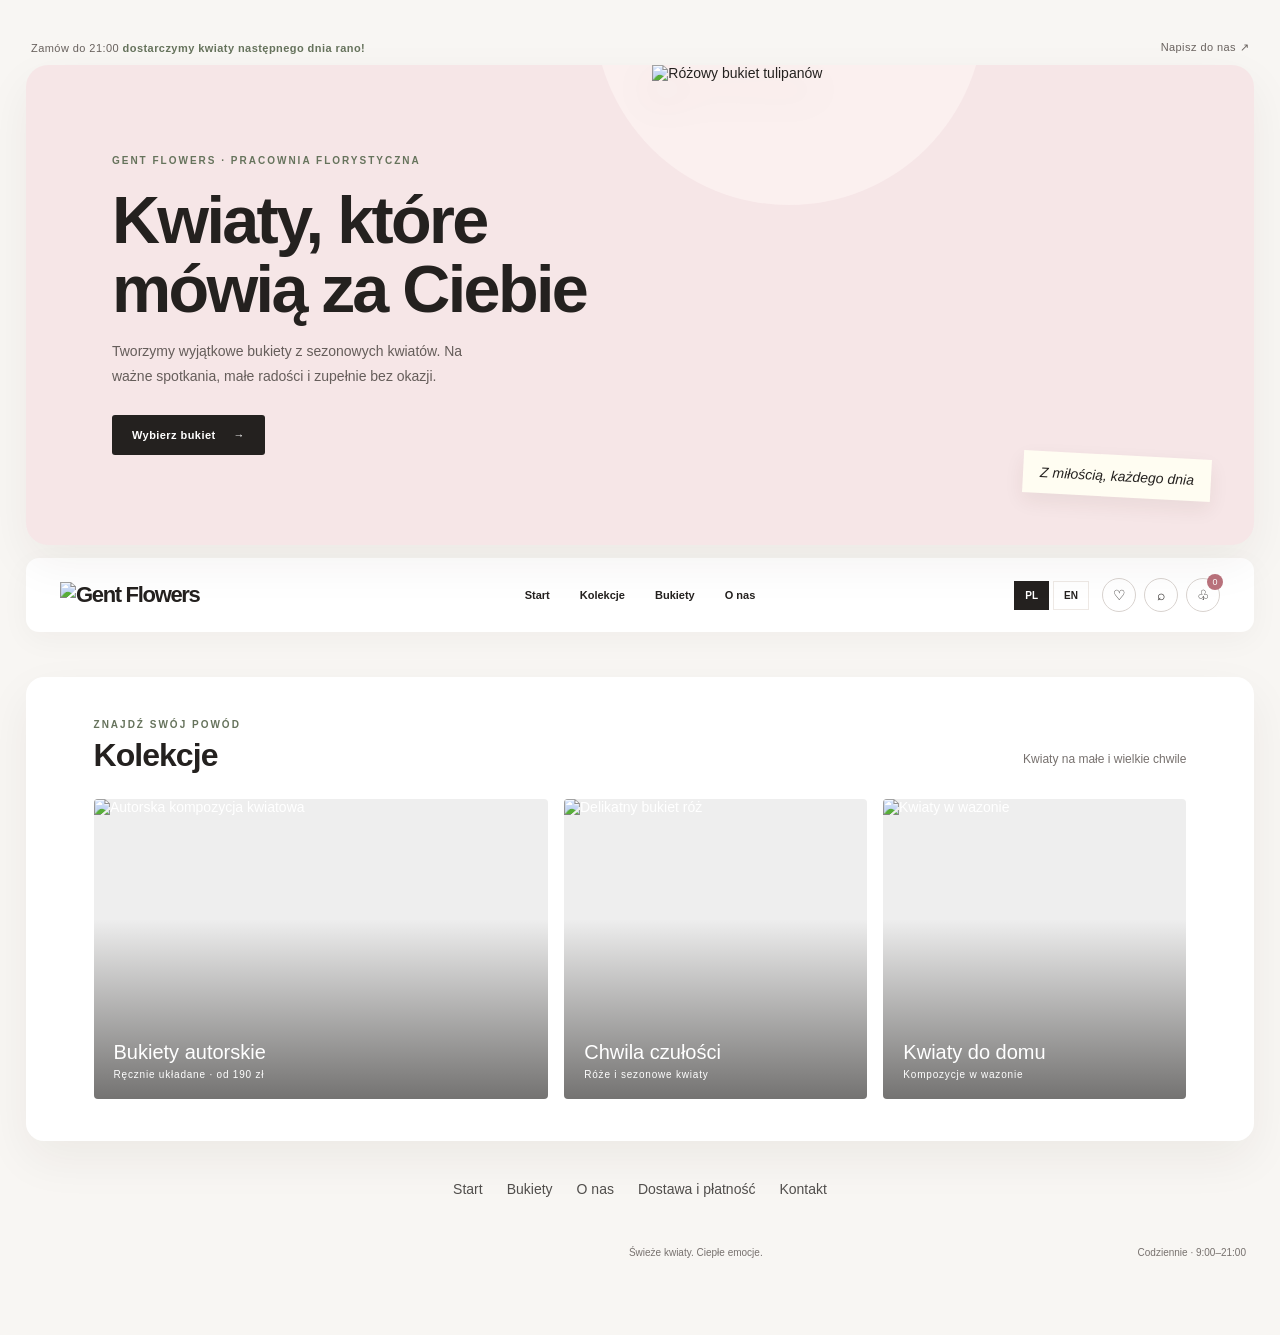
==== js/index.html @ b1ec0fea "Add files via upload" ====
<!DOCTYPE html>
<html lang="pl">
 <head>
  <meta charset="utf-8"/>
  <meta content="width=device-width,initial-scale=1" name="viewport"/>
  <meta content="#f7e8e9" name="theme-color"/>
  <title>
   Gent Flowers &mdash; kwiaty z uczuciem
  </title>
 
  <link rel="stylesheet" href="./css/main.css"/>
  <link rel="stylesheet" href="./css/cms.css"/>
  <link rel="stylesheet" href="./css/storefront.css"/>
  <link rel="stylesheet" href="./css/motion.css"/>
 </head>
 <body class="intro-active page-home">
  <div aria-label="Gent Flowers" class="intro-screen" id="introScreen" role="status">
   <div class="intro-aura">
   </div>
   <div class="intro-rose-wrap">
    <img alt="" class="intro-rose" height="150" src="./assets/images/rose-mark.png" width="150"/>
   </div>
   <div class="intro-wordmark">
    Gent Flowers
   </div>
   <div class="intro-caption">
    FLOWERS WITH FEELING
   </div>
   <button class="intro-skip" id="introSkip" type="button">
    Pomi&nacute; animacj&eogon;
   </button>
  </div>
  <main class="shell">
   <div class="topline">
    <span data-i18n="delivery">
     Zam&oacute;w do 21:00
     <strong>
      dostarczymy kwiaty nast&eogon;pnego dnia rano!
     </strong>
    </span>
    <a data-i18n="contact" href="#footer">
     Napisz do nas &nearrow;
    </a>
   </div>
   <section class="hero stack-panel" id="home">
    <div class="hero-copy">
     <div class="eyebrow">
      Gent Flowers &middot;
      <span data-i18n="studio">
       pracownia florystyczna
      </span>
     </div>
     <h1 data-i18n="heroTitle">
      Kwiaty, kt&oacute;re m&oacute;wi&aogon; za Ciebie
     </h1>
     <p data-i18n="heroText">
      Tworzymy wyj&aogon;tkowe bukiety z sezonowych kwiat&oacute;w. Na wa&zdot;ne spotkania, ma&lstrok;e rado&sacute;ci i zupe&lstrok;nie bez okazji.
     </p>
     <a class="button" href="#shop">
      <span data-i18n="chooseBouquet">
       Wybierz bukiet
      </span>
      <span>
       &rarr;
      </span>
     </a>
    </div>
    <div class="hero-image">
     <img alt="R&oacute;&zdot;owy bukiet tulipan&oacute;w" src="./assets/images/pink-tulip-bouquet.png"/>
     <div class="hero-note" data-i18n="heroNote">
      Z mi&lstrok;o&sacute;ci&aogon;, ka&zdot;dego dnia
     </div>
    </div>
   </section>
   <nav aria-label="Nawigacja g&lstrok;&oacute;wna" class="nav">
    <a aria-label="Gent Flowers" class="brand" href="./index.html">
     <img alt="Gent Flowers" class="brand-logo" src="./assets/images/gent-flowers-logo.png"/>
    </a>
    <div class="links">
     <a data-i18n="home" href="#home">
      Start
     </a>
     <a data-i18n="collections" href="#collections">
      Kolekcje
     </a>
     <a data-i18n="bouquets" href="#shop">
      Bukiety
     </a>
     <a data-i18n="about" href="#story">
      O nas
     </a>
    </div>
    <div class="tools">
     <div aria-label="Wyb&oacute;r j&eogon;zyka" class="language">
      <button aria-pressed="true" data-lang="pl">
       PL
      </button>
      <button aria-pressed="false" data-lang="en">
       EN
      </button>
     </div>
     <button aria-label="Ulubione" class="icon">
      ♡
     </button>
     <button aria-label="Szukaj" class="icon" type="button">
      &telrec;
     </button>
     <button aria-label="Koszyk" class="icon cart" type="button">
      ♧
      <span class="count" id="count">
       0
      </span>
     </button>
    </div>
   </nav>
   <section class="section stack-panel" id="collections">
    <div class="section-head">
     <div>
      <div class="eyebrow" data-i18n="findOccasion">
       Znajd&zacute; sw&oacute;j pow&oacute;d
      </div>
      <h2 data-i18n="collections">
       Kolekcje
      </h2>
     </div>
     <p data-i18n="collectionIntro">
      Kwiaty na ma&lstrok;e i wielkie chwile
     </p>
    </div>
    <div class="collections">
     <a class="collection" href="#shop">
      <img alt="Autorska kompozycja kwiatowa" src="https://images.unsplash.com/photo-1525310072745-f49212b5ac6d?auto=format&amp;fit=crop&amp;w=1000&amp;q=85"/>
      <span>
       <span data-i18n="signature">
        Bukiety autorskie
       </span>
       <small data-i18n="signatureSub">
        R&eogon;cznie uk&lstrok;adane &middot; od 190 z&lstrok;
       </small>
      </span>
     </a>
     <a class="collection" href="#shop">
      <img alt="Delikatny bukiet r&oacute;&zdot;" src="https://images.unsplash.com/photo-1563241527-3004b7be0ffd?auto=format&amp;fit=crop&amp;w=700&amp;q=85"/>
      <span>
       <span data-i18n="tender">
        Chwila czu&lstrok;o&sacute;ci
       </span>
       <small data-i18n="tenderSub">
        R&oacute;&zdot;e i sezonowe kwiaty
       </small>
      </span>
     </a>
     <a class="collection" href="#shop">
      <img alt="Kwiaty w wazonie" src="https://images.unsplash.com/photo-1520763185298-1b434c919102?auto=format&amp;fit=crop&amp;w=700&amp;q=85"/>
      <span>
       <span data-i18n="homeFlowers">
        Kwiaty do domu
       </span>
       <small data-i18n="homeFlowersSub">
        Kompozycje w wazonie
       </small>
      </span>
     </a>
    </div>
   </section>
   <section class="section stack-panel" id="shop">
    <div class="section-head">
     <div>
      <div class="eyebrow" data-i18n="pickedForYou">
       Wybrane dla Ciebie
      </div>
      <h2 data-i18n="favoriteBouquets">
       Ulubione bukiety
      </h2>
     </div>
     <div>
      <p data-i18n="freshDaily">
       &Sacute;wie&zdot;e kwiaty ka&zdot;dego dnia
      </p>
      <div aria-label="Widok kompozycji" class="view-controls" role="group">
       <button aria-pressed="true" class="view-button" data-i18n="tile" data-view="grid">
        Siatka
       </button>
       <button aria-pressed="false" class="view-button" data-i18n="list" data-view="list">
        Lista
       </button>
       <button aria-pressed="false" class="view-button" data-i18n="carousel" data-view="carousel">
        Karuzela
       </button>
      </div>
      <div class="carousel-controls" id="carouselControls">
       <button aria-label="Poprzedni bukiet" id="carouselPrev">
        &larr;
       </button>
       <span id="carouselPosition">
        1 / 4
       </span>
       <button aria-label="Nast&eogon;pny bukiet" id="carouselNext">
        &rarr;
       </button>
      </div>
     </div>
     <div class="close-feed-wrap">
      <button aria-label="Zamknij widok" class="close-feed" id="closeFeed">
       &times;
      </button>
     </div>
    </div>
    <div class="products" id="productGrid">
     <article class="product">
      <div class="product-photo">
       <img alt="Obfity bukiet r&oacute;&zdot;owych r&oacute;&zdot;" src="https://images.unsplash.com/photo-1526047932273-341f2a7631f9?auto=format&amp;fit=crop&amp;w=700&amp;q=85"/>
       <span class="tag" data-i18n="bestseller">
        Bestseller
       </span>
       <button class="quick" data-price="350">
       </button>
      </div>
      <div class="product-info">
       <div>
        <div class="product-name" data-en="Pink cloud" data-pl="R&oacute;&zdot;owa chmurka">
         R&oacute;&zdot;owa chmurka
        </div>
        <div class="product-sub" data-en="Peony roses &middot; 15 stems" data-pl="R&oacute;&zdot;e piwoniowe &middot; 15 szt.">
         R&oacute;&zdot;e piwoniowe &middot; 15 szt.
        </div>
       </div>
       <div class="price">
        350 z&lstrok;
       </div>
       <div class="product-description" data-en="A hand-tied bouquet of peonies and roses in soft blush tones. Made to order." data-pl="Bukiet piwonii i r&oacute;&zdot; o mi&eogon;kkich, pudrowych odcieniach. R&eogon;cznie uk&lstrok;adany na zam&oacute;wienie.">
        Bukiet piwonii i r&oacute;&zdot; o mi&eogon;kkich, pudrowych odcieniach. R&eogon;cznie uk&lstrok;adany na zam&oacute;wienie.
       </div>
       <div class="product-options">
        <div class="palette-head">
         <span data-i18n="palette">
          Paleta
         </span>
        </div>
        <div class="swatches">
         <span aria-hidden="true" class="color-swatch" data-en="Pink" data-pl="R&oacute;&zdot;owy" style="--swatch:#d993a2">
         </span>
         <span aria-hidden="true" class="color-swatch" data-en="Cream" data-pl="Kremowy" style="--swatch:#e9d8bd">
         </span>
         <span aria-hidden="true" class="color-swatch" data-en="Peach" data-pl="Brzoskwiniowy" style="--swatch:#efb9a2">
         </span>
         <span aria-hidden="true" class="color-swatch" data-en="White" data-pl="Bia&lstrok;y" style="--swatch:#f5f1e9">
         </span>
        </div>
       </div>
      </div>
     </article>
     <article class="product">
      <div class="product-photo">
       <img alt="Polny bukiet w pastelowych odcieniach" src="https://images.unsplash.com/photo-1508610048659-a06b669e3321?auto=format&amp;fit=crop&amp;w=700&amp;q=85"/>
       <button class="quick" data-price="280">
       </button>
      </div>
      <div class="product-info">
       <div>
        <div class="product-name" data-en="Morning in the garden" data-pl="Poranek w ogrodzie">
         Poranek w ogrodzie
        </div>
        <div class="product-sub" data-en="Seasonal mix &middot; 17+ stems" data-pl="Sezonowy bukiet &middot; min. 17 kwiat&oacute;w">
         Sezonowy bukiet &middot; min. 17 kwiat&oacute;w
        </div>
       </div>
       <div class="price">
        280 z&lstrok;
       </div>
       <div class="product-description" data-en="An airy, natural arrangement inspired by a garden at sunrise. Every bouquet is one of a kind." data-pl="Lekka, naturalna kompozycja inspirowana ogrodem o poranku. Ka&zdot;dy bukiet jest nieco inny.">
        Lekka, naturalna kompozycja inspirowana ogrodem o poranku. Ka&zdot;dy bukiet jest nieco inny.
       </div>
       <div class="product-options">
        <div class="palette-head">
         <span data-i18n="palette">
          Paleta
         </span>
        </div>
        <div class="swatches">
         <span aria-hidden="true" class="color-swatch" data-en="Pastel" data-pl="Pastelowy" style="--swatch:#dcaab3">
         </span>
         <span aria-hidden="true" class="color-swatch" data-en="White" data-pl="Bia&lstrok;y" style="--swatch:#f5f1e9">
         </span>
         <span aria-hidden="true" class="color-swatch" data-en="Lavender" data-pl="Lawendowy" style="--swatch:#9b88b5">
         </span>
         <span aria-hidden="true" class="color-swatch" data-en="Yellow" data-pl="&Zdot;&oacute;&lstrok;ty" style="--swatch:#e4c568">
         </span>
        </div>
       </div>
      </div>
     </article>
     <article class="product">
      <div class="product-photo">
       <img alt="Czerwone tulipany" src="https://images.unsplash.com/photo-1494972308805-463bc619d34e?auto=format&amp;fit=crop&amp;w=700&amp;q=85"/>
       <span class="tag" data-i18n="new">
        Nowo&sacute;&cacute;
       </span>
       <button class="quick" data-price="240">
       </button>
      </div>
      <div class="product-info">
       <div>
        <div class="product-name" data-en="First kiss" data-pl="Pierwszy poca&lstrok;unek">
         Pierwszy poca&lstrok;unek
        </div>
        <div class="product-sub" data-en="Tulips &middot; 25 stems" data-pl="Tulipany &middot; 25 szt.">
         Tulipany &middot; 25 szt.
        </div>
       </div>
       <div class="price">
        240 z&lstrok;
       </div>
       <div class="product-description" data-en="Bright tulips that bring colour and springtime energy into your home." data-pl="Wyraziste tulipany, kt&oacute;re wnosz&aogon; do domu kolor i wiosenn&aogon; energi&eogon;.">
        Wyraziste tulipany, kt&oacute;re wnosz&aogon; do domu kolor i wiosenn&aogon; energi&eogon;.
       </div>
       <div class="product-options">
        <div class="palette-head">
         <span data-i18n="palette">
          Paleta
         </span>
        </div>
        <div class="swatches">
         <span aria-hidden="true" class="color-swatch" data-en="Red" data-pl="Czerwony" style="--swatch:#bd3446">
         </span>
         <span aria-hidden="true" class="color-swatch" data-en="Pink" data-pl="R&oacute;&zdot;owy" style="--swatch:#d993a2">
         </span>
         <span aria-hidden="true" class="color-swatch" data-en="Yellow" data-pl="&Zdot;&oacute;&lstrok;ty" style="--swatch:#e4c568">
         </span>
         <span aria-hidden="true" class="color-swatch" data-en="Purple" data-pl="Fioletowy" style="--swatch:#7861a8">
         </span>
        </div>
       </div>
      </div>
     </article>
     <article class="product">
      <div class="product-photo">
       <img alt="Jasna kompozycja z bia&lstrok;ych kwiat&oacute;w" src="https://images.unsplash.com/photo-1523438885200-e635ba2c371e?auto=format&amp;fit=crop&amp;w=700&amp;q=85"/>
       <button class="quick" data-price="320">
       </button>
      </div>
      <div class="product-info">
       <div>
        <div class="product-name" data-en="Quiet tenderness" data-pl="Cicha delikatno&sacute;&cacute;">
         Cicha delikatno&sacute;&cacute;
        </div>
        <div class="product-sub" data-en="Ranunculus &middot; 11 stems" data-pl="Jaskry &middot; 11 szt.">
         Jaskry &middot; 11 szt.
        </div>
       </div>
       <div class="price">
        320 z&lstrok;
       </div>
       <div class="product-description" data-en="Delicate ranunculus in a light palette &mdash; an elegant choice for a special day." data-pl="Delikatne jaskry w jasnej palecie &mdash; elegancki wyb&oacute;r na wyj&aogon;tkowy dzie&nacute;.">
        Delikatne jaskry w jasnej palecie &mdash; elegancki wyb&oacute;r na wyj&aogon;tkowy dzie&nacute;.
       </div>
       <div class="product-options">
        <div class="palette-head">
         <span data-i18n="palette">
          Paleta
         </span>
        </div>
        <div class="swatches">
         <span aria-hidden="true" class="color-swatch" data-en="Cream" data-pl="Kremowy" style="--swatch:#e9d8bd">
         </span>
         <span aria-hidden="true" class="color-swatch" data-en="Pink" data-pl="R&oacute;&zdot;owy" style="--swatch:#d993a2">
         </span>
         <span aria-hidden="true" class="color-swatch" data-en="Peach" data-pl="Brzoskwiniowy" style="--swatch:#efb9a2">
         </span>
         <span aria-hidden="true" class="color-swatch" data-en="White" data-pl="Bia&lstrok;y" style="--swatch:#f5f1e9">
         </span>
        </div>
       </div>
      </div>
     </article>
    </div>
   </section>
   <section class="section story stack-panel" id="story">
    <img alt="Florystka starannie uk&lstrok;ada bukiet" src="https://images.unsplash.com/photo-1487530811176-3780de880c2d?auto=format&amp;fit=crop&amp;w=1000&amp;q=85"/>
    <div class="story-copy">
     <div class="eyebrow" data-i18n="ourStudio">
      Nasza pracownia
     </div>
     <h2 data-i18n="storyTitle">
      Pi&eogon;kno tkwi w prostocie
     </h2>
     <p data-i18n="storyText">
      Wybieramy sezonowe kwiaty, starannie uk&lstrok;adamy ka&zdot;dy bukiet i do&lstrok;&aogon;czamy bilecik z Twoimi s&lstrok;owami. Bez szablon&oacute;w &mdash; tylko &zdot;ywe kompozycje.
     </p>
     <a class="text-link" data-i18n="meetGent" href="#footer">
      Poznaj Gent &rarr;
     </a>
    </div>
   </section>
<div class="footer-pages"><a href="./index.html">Start</a><a href="./shop.html">Bukiety</a><a href="./about.html">O nas</a><a href="./delivery.html">Dostawa i płatność</a><a href="./contacts.html">Kontakt</a></div>
   <footer class="footer" id="footer">
    <a aria-label="Gent Flowers" class="brand" href="./index.html">
     <img alt="Gent Flowers" class="brand-logo" src="./assets/images/gent-flowers-logo.png"/>
    </a>
    <span data-i18n="footerLine">
     &Sacute;wie&zdot;e kwiaty. Ciep&lstrok;e emocje.
    </span>
    <span data-i18n="hours">
     Codziennie &middot; 9:00&ndash;21:00
    </span>
   </footer>
   <div aria-hidden="true" class="product-modal" id="productModal">
    <div aria-labelledby="modalTitle" aria-modal="true" class="product-detail" role="dialog" tabindex="-1">
     <button aria-label="Zamknij" class="modal-close" id="modalClose">
      &times;
     </button>
     <img alt="" class="modal-image" id="modalImage"/>
     <div class="modal-copy">
      <div class="eyebrow" data-i18n="productDetails">
       Szczeg&oacute;&lstrok;y bukietu
      </div>
      <h2 id="modalTitle">
      </h2>
      <p id="modalDescription">
      </p>
      <div class="modal-price" id="modalPrice">
      </div>
      <div class="swatches modal-swatches" id="modalSwatches">
      </div>
      <button class="button modal-add" id="modalAdd">
       <span data-i18n="add">
        Dodaj do koszyka
       </span>
       <span>
        &rarr;
       </span>
      </button>
     </div>
    </div>
   </div>
  </main>
  <script defer="" src="./js/cms.js">
  </script>
  <script defer="" src="./js/motion.js">
  </script>
  <script defer="" src="./js/storefront.js">
  </script>
 </body>
</html>
---- js/css/main.css ----
@font-face{font-family:'Karla';src:url('../assets/fonts/Karla-VariableFont_wght.ttf') format('truetype');font-style:normal;font-weight:200 800;font-display:swap}
:root{--ink:#24211f;--muted:#77716e;--rose:#f6e6e7;--green:#66735c;--line:#eee9e5;--serif:'Karla',sans-serif;--sans:'Karla',sans-serif}*{box-sizing:border-box}html{scroll-behavior:smooth}body{margin:0;background:#f8f6f3;color:var(--ink);font:14px var(--sans)}.shell{max-width:1320px;margin:30px auto;padding:0 26px}.topline{height:35px;display:flex;justify-content:space-between;align-items:center;color:#69625e;font-size:11px;letter-spacing:.04em;padding:0 5px}.topline a,.nav a{color:inherit;text-decoration:none}.topline strong{color:var(--green)}.hero{position:relative;overflow:hidden;min-height:480px;border-radius:22px;background:var(--rose);display:grid;grid-template-columns:1fr 1fr;align-items:center;padding:55px 7%;box-shadow:0 18px 45px #3b292110}.hero:after{content:"";position:absolute;width:390px;height:390px;border-radius:50%;background:#fff7f5;right:22%;top:-250px;opacity:.6}.hero-copy{position:relative;z-index:2;max-width:500px}.eyebrow{font-size:10px;font-weight:700;letter-spacing:.2em;text-transform:uppercase;color:#7a645f}.hero h1{font:600 clamp(43px,5.2vw,70px)/1.04 var(--serif);letter-spacing:-.04em;margin:20px 0 15px}.hero p{max-width:360px;line-height:1.8;color:#655d5a;margin:0 0 26px}.button{display:inline-flex;align-items:center;gap:18px;background:var(--ink);color:white;padding:14px 20px;border-radius:3px;text-decoration:none;font-size:11px;font-weight:600;letter-spacing:.04em;transition:.2s}.button:hover{transform:translateY(-2px);background:var(--green)}.hero-image{height:390px;position:relative;z-index:1}.hero-image img{width:100%;height:100%;object-fit:cover;border-radius:48% 48% 8px 8px;mix-blend-mode:multiply;filter:saturate(.88)}.hero-note{position:absolute;right:1%;bottom:10%;background:#fffdf2;padding:13px 17px;box-shadow:0 8px 20px #40302012;font:italic 14px var(--serif);transform:rotate(3deg)}.nav{display:grid;grid-template-columns:1fr auto 1fr;align-items:center;background:#fff;padding:20px 34px;margin:13px 0 45px;border-radius:13px;box-shadow:0 8px 30px #2b21120a}.brand{font:700 22px var(--serif);letter-spacing:-.06em}.brand span{color:#bd777e}.links{display:flex;gap:30px;font-size:11px;font-weight:600}.links a:hover{color:#b96e79}.tools{justify-self:end;display:flex;gap:8px;align-items:center}.icon{width:34px;height:34px;border:1px solid #d9d3cf;border-radius:50%;display:grid;place-items:center;background:#fff;cursor:pointer;color:var(--ink);font-size:14px}.cart{position:relative}.count{position:absolute;top:-5px;right:-4px;min-width:16px;height:16px;background:#ba727c;color:white;border-radius:50%;font-size:9px;display:grid;place-items:center}.language{display:flex;gap:4px;margin-right:5px}.language button,.view-button{border:1px solid var(--line);background:#fff;color:var(--ink);padding:8px 10px;font:600 10px var(--sans);cursor:pointer}.language button[aria-pressed=true],.view-button[aria-pressed=true]{background:var(--ink);border-color:var(--ink);color:white}.section{background:white;padding:42px 5.5%;border-radius:18px;margin:0 0 22px;box-shadow:0 13px 35px #2b21120a}.section-head{display:flex;justify-content:space-between;align-items:end;margin-bottom:25px}.section h2{font:600 32px var(--serif);letter-spacing:-.03em;margin:7px 0 0}.section-head p{margin:0 0 8px;color:var(--muted);font-size:12px}.collections{display:grid;grid-template-columns:1.5fr 1fr 1fr;gap:16px}.collection{position:relative;overflow:hidden;height:300px;background:#eee;border-radius:4px;color:white;text-decoration:none}.collection img{height:100%;width:100%;object-fit:cover;transition:transform .5s}.collection:hover img{transform:scale(1.04)}.collection:after{content:"";position:absolute;inset:40% 0 0;background:linear-gradient(transparent,#17151391)}.collection>span{position:absolute;z-index:1;left:20px;bottom:19px;font:500 20px var(--serif)}.collection small{display:block;font:10px var(--sans);letter-spacing:.08em;margin-top:5px}.view-controls{display:flex;gap:5px;margin-top:9px}.products{display:grid;grid-template-columns:repeat(4,1fr);gap:18px}.product{min-width:0}.product-photo{height:245px;background:#f7f4f1;position:relative;overflow:hidden}.product-photo img{width:100%;height:100%;object-fit:cover;transition:transform .4s}.product:hover img{transform:scale(1.045)}.tag{position:absolute;top:12px;left:12px;background:#fff;padding:6px 9px;font-size:9px;letter-spacing:.07em;text-transform:uppercase}.quick{position:absolute;bottom:12px;left:12px;right:12px;border:0;background:#fff;padding:11px;opacity:0;transform:translateY(5px);transition:.2s;cursor:pointer;font:600 10px var(--sans);letter-spacing:.03em}.product:hover .quick,.quick:focus{opacity:1;transform:none}.product-info{display:flex;justify-content:space-between;align-items:start;padding:13px 2px}.product-name{font-size:12px;font-weight:600}.product-sub{font-size:10px;color:var(--muted);margin-top:5px}.price{font-size:12px;white-space:nowrap}.products.view-list{grid-template-columns:1fr;gap:10px}.view-list .product{display:grid;grid-template-columns:140px 1fr;align-items:center;border-bottom:1px solid var(--line);padding-bottom:10px}.view-list .product-photo{height:110px;grid-row:1;grid-column:1}.view-list .product-info{grid-column:2;grid-row:1;padding:14px 20px}.view-list .quick{opacity:1;transform:none;left:auto;right:8px;bottom:8px;width:auto;padding:8px 10px}.products.view-carousel{display:flex;overflow-x:auto;gap:18px;scroll-snap-type:x mandatory;padding-bottom:12px}.view-carousel .product{flex:0 0 calc(25% - 14px);scroll-snap-align:start}.story{display:grid;grid-template-columns:1fr 1fr;min-height:300px;background:#e9ece6;padding:0;overflow:hidden}.story img{width:100%;height:100%;min-height:300px;object-fit:cover}.story-copy{padding:48px 12%;align-self:center}.story-copy h2{font-size:34px;margin:12px 0}.story-copy p{color:#656a60;line-height:1.8;font-size:12px;margin:0 0 20px}.text-link{color:var(--ink);font-size:10px;font-weight:700;letter-spacing:.1em;text-transform:uppercase;text-decoration:none;border-bottom:1px solid #aaa;padding-bottom:5px}.footer{display:flex;justify-content:space-between;align-items:center;padding:24px 8px 40px;color:var(--muted);font-size:10px}.footer .brand{color:var(--ink)}
@media(max-width:800px){.shell{margin:12px auto;padding:0 14px}.hero{min-height:390px;padding:38px 7%;grid-template-columns:1.1fr .9fr}.hero-image{height:300px}.nav{padding:17px 20px;margin-bottom:25px}.links{gap:14px}.section{padding:30px 5%}.collections{grid-template-columns:1fr 1fr}.collection:first-child{grid-column:span 2;height:260px}.collection{height:220px}.products{grid-template-columns:repeat(2,1fr)}.view-carousel .product{flex-basis:calc(50% - 9px)}.product-photo{height:260px}.story-copy{padding:35px 9%}}
@media(max-width:560px){.topline{font-size:9px}.hero{grid-template-columns:1fr;min-height:0;padding:38px 8% 25px}.hero h1{font-size:48px}.hero-image{height:260px;margin-top:24px;width:90%;justify-self:center}.nav{grid-template-columns:1fr auto;padding:15px 12px}.brand{font-size:19px}.brand-logo{width:180px;height:auto}.links{grid-row:2;grid-column:1/3;justify-content:center;padding-top:15px;margin-top:12px;border-top:1px solid var(--line)}.tools{grid-column:2;grid-row:1;gap:5px}.icon{width:30px;height:30px}.language button{padding:6px 7px}.section{padding:25px 17px}.section h2{font-size:27px}.section-head p{max-width:130px;text-align:right;line-height:1.5}.view-controls{flex-wrap:wrap;justify-content:flex-end}.view-button{padding:7px}.collections{gap:9px}.collection:first-child{height:220px}.collection{height:175px}.collection>span{font-size:16px;left:12px;bottom:13px}.products{gap:12px}.product-photo{height:190px}.quick{opacity:1;transform:none;left:6px;right:6px;padding:9px;font-size:9px}.product-info{gap:6px}.product-name{font-size:11px}.view-list .product{grid-template-columns:100px 1fr}.view-list .product-photo{height:90px}.view-list .product-info{padding:8px}.view-list .quick{font-size:8px;padding:7px}.view-carousel .product{flex-basis:82%}.story{grid-template-columns:1fr}.story img{height:220px;min-height:0}.story-copy{padding:28px 25px}.footer{gap:16px;flex-wrap:wrap}}

.carousel-controls{display:none;align-items:center;justify-content:flex-end;gap:12px;margin-top:10px}.carousel-controls button,.close-feed{border:1px solid #d9d3cf;background:#fff;color:var(--ink);cursor:pointer}.carousel-controls button{width:34px;height:34px;border-radius:50%;font-size:17px}.carousel-controls button:disabled{opacity:.35;cursor:default}.carousel-controls span{font-size:10px;color:var(--muted);min-width:35px;text-align:center}.close-feed{display:none;width:42px;height:42px;border-radius:50%;font-size:25px;line-height:1}.feed-open#shop{position:fixed;z-index:50;inset:0;max-width:none;width:100%;height:100dvh;overflow:auto;margin:0;border-radius:0;padding:clamp(24px,5vw,72px);background:#faf7f3;box-shadow:none;animation:feed-in .35s ease-out}.feed-open .section-head{position:sticky;z-index:3;top:0;background:#faf7f3;padding:14px 0 20px;margin:0 0 22px;align-items:center}.feed-open .close-feed{display:grid;place-items:center}.feed-open .section-head>div:nth-child(2){margin-left:auto;margin-right:16px}.feed-open .section-head>div:first-child{margin-right:auto}.close-feed-wrap{display:none}.feed-open .close-feed-wrap{display:block}.feed-open .products.view-list{display:flex;flex-direction:column;gap:0;max-width:1120px;margin:0 auto}.feed-open .view-list .product{display:grid;grid-template-columns:minmax(280px,42%) 1fr;align-items:center;gap:clamp(24px,5vw,72px);padding:24px 0;border-bottom:1px solid #e8e0da}.feed-open .view-list .product-photo{grid-column:1;grid-row:1;height:clamp(260px,34vw,430px);background:#eee7e2}.feed-open .view-list .product-info{grid-column:2;grid-row:1;display:block;padding:24px 56px 24px 0}.feed-open .view-list .product-name{font:500 clamp(28px,3.2vw,44px)/1.1 var(--serif)}.feed-open .view-list .product-sub{font-size:13px;margin-top:12px}.feed-open .view-list .price{font:500 18px var(--serif);margin-top:22px}.feed-open .view-list .tag{top:18px;left:18px}.feed-open .view-list .quick{position:static;display:inline-block;width:auto;margin-top:24px;padding:14px 20px;background:var(--ink);color:#fff;font-size:11px;opacity:1;transform:none}.view-carousel .product{flex-basis:56%}.view-carousel .product-photo{height:clamp(350px,42vw,520px)}.products.view-carousel{scrollbar-width:none}.products.view-carousel::-webkit-scrollbar{display:none}
@keyframes feed-in{from{opacity:0;transform:translateY(14px)}to{opacity:1;transform:translateY(0)}}
@media(max-width:700px){.view-carousel .product{flex-basis:84%}.view-carousel .product-photo{height:65vh}.feed-open#shop{padding:22px 18px}.feed-open .section-head{top:0;gap:12px;flex-wrap:wrap;padding:10px 0 18px}.feed-open .section-head>div:nth-child(2){order:3;width:100%;margin:0}.feed-open .section-head>div:first-child{margin-right:0}.feed-open .close-feed-wrap{margin-left:auto}.feed-open .view-controls{justify-content:flex-start}.feed-open .view-list .product{grid-template-columns:38% 1fr;gap:16px;padding:16px 0}.feed-open .view-list .product-photo{height:clamp(190px,45vw,300px)}.feed-open .view-list .product-info{padding:10px 0}.feed-open .view-list .product-name{font-size:24px}.feed-open .view-list .product-sub{font-size:11px}.feed-open .view-list .price{font-size:15px;margin-top:12px}.feed-open .view-list .quick{margin-top:14px;padding:11px 12px;font-size:9px}}

.close-feed-wrap{display:none!important}.feed-open#shop{position:static;height:auto;overflow:visible;margin:0 0 22px;padding:42px 5.5%;border-radius:18px;animation:none;box-shadow:0 13px 35px #2b21120a}.feed-open .section-head{position:static;background:transparent;padding:0;margin:0 0 25px}.product-info{display:grid;grid-template-columns:1fr auto;gap:8px 12px}.product-info>div:first-child{grid-column:1}.product-info>.price{grid-column:2;grid-row:1}.product-description,.product-options{grid-column:1/-1}.products.view-list{display:flex;flex-direction:column;gap:42px;max-width:1040px;margin:0 auto}.view-list .product{display:block;width:100%;padding:0 0 32px;border-bottom:1px solid var(--line)}.view-list .product-photo{width:100%;height:auto;aspect-ratio:16/9;max-height:560px;background:#f1eeeb}.view-list .product-photo img{object-fit:cover}.view-list .product-info{display:grid;grid-template-columns:1fr auto;gap:8px 20px;align-items:start;padding:20px 2px 0}.view-list .product-info>div:first-child{grid-column:1}.view-list .product-name{font:500 26px/1.15 var(--serif)}.view-list .product-sub{font-size:11px;margin-top:6px}.view-list .price{grid-column:2;grid-row:1;font:500 18px var(--serif)}.product-description{grid-column:1/-1;color:#635e59;font-size:12px;line-height:1.75;max-width:700px}.product-options{grid-column:1/-1;margin-top:6px}.palette-head{display:flex;gap:10px;align-items:center;font-size:10px;font-weight:600;letter-spacing:.04em}.selected-color{color:var(--muted);font-weight:400}.swatches{display:flex;gap:9px;margin-top:10px}.color-swatch{width:25px;height:25px;border:1px solid #ded8d3;border-radius:50%;background:var(--swatch);cursor:pointer;position:relative}.color-swatch[aria-pressed=true]:after{content:"";position:absolute;inset:-4px;border:1px solid var(--ink);border-radius:50%}.view-list .quick{position:static;display:inline-block;width:auto;margin:15px 0 0;padding:12px 18px;background:var(--ink);color:#fff;opacity:1;transform:none}.view-carousel .product{flex-basis:56%}.view-carousel .product-photo{height:clamp(350px,42vw,520px)}
@media(max-width:700px){.products.view-list{gap:28px}.view-list .product{padding-bottom:24px}.view-list .product-photo{aspect-ratio:4/3}.view-list .product-info{padding-top:14px;gap:8px 12px}.view-list .product-name{font-size:22px}.view-list .price{font-size:16px}.product-description{font-size:11px}.color-swatch{width:23px;height:23px}.view-carousel .product{flex-basis:84%}.view-carousel .product-photo{height:65vh}}

.product{cursor:pointer}.product .quick{cursor:pointer}.color-swatch{cursor:default;pointer-events:none}.product-modal{position:fixed;z-index:100;inset:0;display:grid;place-items:center;padding:24px;background:#211d1bd1;opacity:0;visibility:hidden;transition:opacity .22s,visibility .22s}.product-modal.is-open{opacity:1;visibility:visible}.product-detail{position:relative;display:grid;grid-template-columns:1fr 1fr;width:min(100%,1000px);max-height:min(88vh,760px);overflow:auto;background:#fffdfb;box-shadow:0 24px 80px #0003;animation:detail-in .28s ease-out}.modal-image{width:100%;height:100%;min-height:480px;object-fit:cover;background:#f2eeeb}.modal-copy{align-self:center;padding:clamp(25px,5vw,60px)}.modal-copy h2{font:500 clamp(30px,4vw,48px)/1.08 var(--serif);margin:14px 0}.modal-copy p{font-size:13px;line-height:1.8;color:#635e59}.modal-price{font:500 20px var(--serif);margin:22px 0}.modal-swatches{margin:12px 0 26px}.modal-swatches .color-swatch{pointer-events:auto;cursor:pointer}.modal-close{position:absolute;z-index:2;right:16px;top:16px;width:40px;height:40px;border:1px solid #d9d3cf;border-radius:50%;background:#fff;cursor:pointer;font-size:24px}.modal-add{border:0;cursor:pointer}.modal-add span{color:#fff}.product-modal .palette-head{font-weight:600}@keyframes detail-in{from{opacity:0;transform:translateY(10px) scale(.99)}to{opacity:1;transform:none}}
@media(max-width:700px){.product-modal{padding:12px}.product-detail{grid-template-columns:1fr;max-height:94vh}.modal-image{height:38vh;min-height:220px;max-height:340px}.modal-copy{padding:25px}.modal-copy h2{font-size:32px}.modal-price{margin:14px 0}}
.brand-logo{display:block;width:220px;height:auto;object-fit:contain;object-position:center;mix-blend-mode:multiply}.footer .brand-logo{width:220px;height:auto}@media(max-width:560px){.brand-logo{width:170px}}


.hero-image {
  position: absolute;
  right: 3%;
  bottom: 0;
  width: 46%;
  height: 100%;
  z-index: 1;
  pointer-events: none;
}
.hero-image img {
  display: block;
  width: 100%;
  height: 100%;
  object-fit: contain;
  object-position: center bottom;
  border-radius: 0;
  mix-blend-mode: multiply;
  filter: drop-shadow(0 16px 20px rgba(70, 45, 42, .12));
}
@media(max-width:800px) {
  .hero-image { right: 2%; width: 43%; height: 94%; }
}
@media(max-width:560px) {
  .hero-image {
    position: relative;
    right: auto;
    bottom: auto;
    width: 90%;
    height: 260px;
    margin-top: 24px;
    justify-self: center;
    transform: translateY(25px);
  }
}


/* Multi-page navigation for Gent Flowers */
.page-shop .hero, .page-shop #collections, .page-shop #story,
.page-about .hero, .page-about #collections, .page-about #shop,
.page-delivery .hero, .page-delivery #collections, .page-delivery #shop, .page-delivery #story,
.page-contacts .hero, .page-contacts #collections, .page-contacts #shop, .page-contacts #story {
  display: none !important;
}
.page-home #shop, .page-home #story,
.page-home .page-extra,
.page-shop .page-extra,
.page-about .page-extra {
  display: none !important;
}
.page-shop #shop { display: block !important; }
.page-about #story { display: grid !important; }
.page-extra { min-height: 42vh; padding-top: clamp(44px, 7vw, 90px); padding-bottom: clamp(44px, 7vw, 90px); }
.page-extra-copy { max-width: 720px; font-size: 1.05rem; line-height: 1.8; }
.page-extra-copy p { margin: 0 0 1.2rem; }
.footer-pages { display:flex; flex-wrap:wrap; gap:14px 24px; justify-content:center; width:100%; padding:18px 0; }
.footer-pages a { color:inherit; text-decoration:none; opacity:.78; }
.footer-pages a:hover { opacity:1; }
@media (max-width: 700px) {
 .footer-pages { gap:10px 16px; }
}
---- js/css/cms.css ----
:root {
  --cms-page-bg: #f8f6f3;
  --cms-ink: #24211f;
  --cms-muted: #77716e;
  --cms-rose: #f6e6e7;
  --cms-green: #66735c;
  --cms-accent: #bd777e;
  --cms-line: #eee9e5;

  
  --ink: var(--cms-ink);
  --muted: var(--cms-muted);
  --rose: var(--cms-rose);
  --green: var(--cms-green);
  --line: var(--cms-line);
}
body { background: var(--cms-page-bg); color: var(--ink); }
.hero { background: var(--rose); }
.eyebrow, .text-link:hover { color: var(--green); }
.button:hover { background: var(--green); }
.nav .links a:hover, .brand span { color: var(--cms-accent); }
.section { border-color: var(--line); }
.cms-extra-section { background:#fff; padding:38px 5.5%; margin:0 0 22px; border-radius:18px; }
.cms-extra-section h2 { font:600 32px var(--serif); margin:0 0 12px; }
.cms-extra-section p { color:var(--cms-muted); line-height:1.8; max-width:760px; }
.cms-extra-section img { display:block; max-width:100%; max-height:520px; object-fit:cover; border-radius:12px; margin-top:16px; }
.cms-extra-section .button { margin-top:10px; }
@media(max-width:560px){.cms-extra-section{padding:25px 17px}.cms-extra-section h2{font-size:27px}}

.section + .section, .section + .story { margin-top: -5px; }
.section, .hero, .nav, .story { transition: box-shadow .35s ease, transform .35s ease; }
@media (hover:hover) and (prefers-reduced-motion:no-preference) {
  .collection img, .product-photo img { will-change: transform; }
  .button, .icon, .view-button { transition: transform .25s ease, background-color .25s ease, color .25s ease; }
}
---- js/css/storefront.css ----
.nav-action { position: relative; flex: 0 0 36px; }
.nav-action > img { display: block; width: 19px; height: 19px; object-fit: contain; }
.nav-action > svg { width: 19px; height: 19px; fill: none; stroke: currentColor; stroke-width: 1.55; stroke-linecap: round; stroke-linejoin: round; }
.nav-action[aria-pressed="true"] { border-color: #bd777e; background: #fbf0f1; color: #a95f6b; }
.nav-action[aria-pressed="true"] > img { filter: invert(48%) sepia(18%) saturate(1030%) hue-rotate(296deg) brightness(88%) contrast(88%); }
.count[hidden], .catalog-search[hidden], .catalog-empty[hidden], .cart-overlay[hidden], .cart-empty[hidden], .cart-footer[hidden] { display: none !important; }
.favorite-count { top: -6px; right: -7px; }
.catalog-search { display: grid; grid-template-columns: auto minmax(220px, 1fr); gap: 8px 16px; align-items: center; padding: 16px 18px; margin: -27px 0 25px; border: 1px solid #eee7e2; background: #fffdfb; border-radius: 10px; }
.search-label { color: var(--muted); font-size: 10px; font-weight: 700; letter-spacing: .12em; text-transform: uppercase; }
.search-field-wrap { display: flex; align-items: center; gap: 8px; }
.search-field-wrap input { width: 100%; min-width: 0; border: 0; outline: 0; padding: 10px 2px; color: var(--ink); background: transparent; font: 13px var(--sans); border-bottom: 1px solid #ded6d1; }
.search-field-wrap input:focus { border-color: #bd777e; }
.search-clear { border: 0; background: transparent; color: var(--muted); padding: 7px 9px; font: 11px var(--sans); cursor: pointer; }
.search-meta { grid-column: 2; margin: 0; color: var(--muted); font-size: 10px; }
.catalog-empty { grid-column: 1 / -1; text-align: center; padding: 42px 20px; margin: 0; color: var(--muted); line-height: 1.7; background: #faf8f6; border-radius: 8px; }
.product-photo { isolation: isolate; }
.favorite-toggle { position: absolute; z-index: 2; top: 11px; right: 11px; width: 35px; height: 35px; display: grid; place-items: center; padding: 0; border: 1px solid #e8e0dc; border-radius: 50%; background: rgba(255,255,255,.94); cursor: pointer; transition: transform .18s, background .18s, border-color .18s; }
.favorite-toggle:hover { transform: scale(1.06); }
.favorite-toggle img { display: block; width: 19px; height: 19px; object-fit: contain; }
.favorite-toggle.is-favorite { background: #fae9eb; border-color: #e8c2c8; }
.favorite-toggle.is-favorite img { filter: invert(47%) sepia(20%) saturate(1005%) hue-rotate(297deg) brightness(88%) contrast(88%); }
.quick { z-index: 1; }
.cart-overlay { position: fixed; z-index: 500; inset: 0; display: block; }
.cart-backdrop { position: absolute; inset: 0; background: rgba(30,25,23,.48); backdrop-filter: blur(2px); }
.cart-drawer { position: absolute; top: 0; right: 0; display: flex; flex-direction: column; width: min(100%, 470px); height: 100%; padding: 27px 26px 22px; background: #fffdfb; box-shadow: -16px 0 50px rgba(0,0,0,.12); outline: none; animation: cart-enter .24s ease-out; }
@keyframes cart-enter { from { transform: translateX(22px); opacity: .7; } to { transform: none; opacity: 1; } }
.cart-drawer-head { display: flex; justify-content: space-between; align-items: flex-start; gap: 18px; padding-bottom: 20px; border-bottom: 1px solid #eee8e3; }
.cart-drawer-head .eyebrow { font-size: 9px; }
.cart-drawer-head h2 { margin: 7px 0 0; font: 500 28px/1.1 var(--serif); }
.drawer-close { width: 36px; height: 36px; flex: 0 0 36px; border: 1px solid #ded7d2; border-radius: 50%; background: #fff; color: var(--ink); font-size: 23px; cursor: pointer; }
.cart-items { flex: 1; min-height: 0; overflow: auto; }
.cart-item { display: grid; grid-template-columns: 90px minmax(0,1fr); gap: 15px; padding: 18px 0; border-bottom: 1px solid #f0ebe7; }
.cart-item-image { display: block; width: 90px; height: 108px; object-fit: cover; background: #f4efeb; }
.cart-item-body { min-width: 0; }
.cart-item-name { font-size: 13px; font-weight: 700; }
.cart-item-sub { margin-top: 5px; color: var(--muted); font-size: 10px; line-height: 1.5; }
.cart-item-price { margin-top: 8px; font-size: 11px; }
.cart-quantity { display: flex; align-items: center; gap: 10px; margin-top: 11px; }
.cart-quantity button { display: grid; place-items: center; width: 25px; height: 25px; padding: 0; border: 1px solid #e7dfda; background: #fff; color: var(--ink); cursor: pointer; }
.cart-quantity-value { min-width: 13px; text-align: center; font-size: 11px; font-variant-numeric: tabular-nums; }
.cart-quantity .cart-remove { width: auto; padding: 0 7px; margin-left: auto; border: 0; color: #9a7475; font-size: 10px; }
.cart-empty { margin: auto 0; padding: 36px 12px; color: var(--muted); text-align: center; font-size: 13px; line-height: 1.8; }
.cart-footer { padding-top: 18px; border-top: 1px solid #eee8e3; }
.cart-total { display: flex; align-items: center; justify-content: space-between; margin-bottom: 17px; font-size: 12px; }
.cart-total strong { font: 500 22px var(--serif); }
.cart-copy-order { display: flex; width: 100%; justify-content: space-between; border: 0; cursor: pointer; }
.cart-copy-order:hover { background: var(--green); }
.cart-clear { display: block; margin: 12px auto 0; padding: 6px 10px; border: 0; background: transparent; color: var(--muted); font: 10px var(--sans); text-decoration: underline; cursor: pointer; }
.cart-footer p { margin: 12px 0 0; color: var(--muted); font-size: 10px; line-height: 1.65; text-align: center; }
.store-toast { position: fixed; z-index: 700; left: 50%; bottom: 28px; max-width: calc(100vw - 32px); padding: 12px 18px; border-radius: 4px; background: #292522; color: #fff; font-size: 12px; text-align: center; opacity: 0; transform: translate(-50%, 10px); pointer-events: none; transition: opacity .2s, transform .2s; box-shadow: 0 8px 25px rgba(0,0,0,.16); }
.store-toast.is-visible { opacity: 1; transform: translate(-50%, 0); }
body.cart-open { overflow: hidden; }
@media(max-width:560px) {
  .nav-action { flex-basis: 30px; }
  .nav-action > img, .nav-action > svg { width: 17px; height: 17px; }
  .catalog-search { grid-template-columns: 1fr; gap: 7px; margin: -10px 0 20px; padding: 13px; }
  .search-meta { grid-column: 1; }
  .cart-drawer { padding: 22px 18px 18px; }
  .cart-item { grid-template-columns: 78px minmax(0,1fr); gap: 12px; }
  .cart-item-image { width: 78px; height: 96px; }
}


/* Gent Flowers: live search and shopping basket */
.nav .tools .icon.cart { position: relative; }
.catalog-search[hidden], .cart-overlay[hidden] { display: none !important; }
.catalog-search { position: relative; z-index: 5; }
.product[hidden] { display: none !important; }
.cart-overlay { position: fixed; z-index: 900; inset: 0; }
.cart-backdrop { position: absolute; inset: 0; background: rgba(30,25,23,.48); backdrop-filter: blur(2px); }
.cart-drawer { position: absolute; top: 0; right: 0; display: flex; flex-direction: column; width: min(100%, 470px); height: 100%; padding: 27px 26px 22px; background: #fffdfb; box-shadow: -16px 0 50px rgba(0,0,0,.12); outline: none; animation: cart-enter .24s ease-out; }
@keyframes cart-enter { from { transform: translateX(22px); opacity: .7; } to { transform: none; opacity: 1; } }
.cart-drawer-head { display: flex; justify-content: space-between; align-items: flex-start; gap: 18px; padding-bottom: 20px; border-bottom: 1px solid #eee8e3; }
.cart-drawer-head h2 { margin: 7px 0 0; font: 500 28px/1.1 var(--serif); }
.drawer-close { width: 36px; height: 36px; flex: 0 0 36px; border: 1px solid #ded7d2; border-radius: 50%; background: #fff; color: var(--ink); font-size: 23px; cursor: pointer; }
.cart-items { flex: 1; min-height: 0; overflow: auto; }
.cart-item { display: grid; grid-template-columns: 90px minmax(0,1fr); gap: 15px; padding: 18px 0; border-bottom: 1px solid #f0ebe7; }
.cart-item-image { display: block; width: 90px; height: 108px; object-fit: cover; background: #f4efeb; }
.cart-item-body { min-width: 0; }
.cart-item-name { font-size: 13px; font-weight: 700; }
.cart-item-sub { margin-top: 5px; color: var(--muted); font-size: 10px; line-height: 1.5; }
.cart-item-price { margin-top: 8px; font-size: 11px; }
.cart-quantity { display: flex; align-items: center; gap: 10px; margin-top: 11px; }
.cart-quantity button { display: grid; place-items: center; width: 25px; height: 25px; padding: 0; border: 1px solid #e7dfda; background: #fff; color: var(--ink); cursor: pointer; }
.cart-quantity-value { min-width: 13px; text-align: center; font-size: 11px; font-variant-numeric: tabular-nums; }
.cart-quantity .cart-remove { width: auto; padding: 0 7px; margin-left: auto; border: 0; color: #9a7475; font-size: 10px; }
.cart-empty { margin: auto 0; padding: 36px 12px; color: var(--muted); text-align: center; font-size: 13px; line-height: 1.8; }
.cart-footer { padding-top: 18px; border-top: 1px solid #eee8e3; }
.cart-footer[hidden] { display: none !important; }
.cart-total { display: flex; align-items: center; justify-content: space-between; margin-bottom: 17px; font-size: 12px; }
.cart-total strong { font: 500 22px var(--serif); }
.cart-copy-order { display: flex; width: 100%; justify-content: space-between; border: 0; cursor: pointer; }
.cart-clear { display: block; margin: 12px auto 0; padding: 6px 10px; border: 0; background: transparent; color: var(--muted); font: 10px var(--sans); text-decoration: underline; cursor: pointer; }
.cart-footer p { margin: 12px 0 0; color: var(--muted); font-size: 10px; line-height: 1.65; text-align: center; }
.store-toast { position: fixed; z-index: 1000; left: 50%; bottom: 28px; max-width: calc(100vw - 32px); padding: 12px 18px; border-radius: 4px; background: #292522; color: #fff; font-size: 12px; text-align: center; opacity: 0; pointer-events: none; transform: translate(-50%, 10px); transition: opacity .2s, transform .2s; box-shadow: 0 8px 25px rgba(0,0,0,.16); }
.store-toast.is-visible { opacity: 1; transform: translate(-50%, 0); }
body.cart-open { overflow: hidden; }
@media(max-width:560px) {
  .catalog-search { grid-template-columns: 1fr; gap: 7px; margin: 10px 0 20px; padding: 13px; }
  .cart-drawer { padding: 22px 18px 18px; }
  .cart-item { grid-template-columns: 78px minmax(0,1fr); gap: 12px; }
  .cart-item-image { width: 78px; height: 96px; }
}

/* Keep the quick-add label readable on its white hover strip. */
.quick { color: var(--ink); }

.checkout-form { display: grid; gap: 12px; padding: 18px 0 8px; }
.checkout-form[hidden] { display: none !important; }
.checkout-form h3 { margin: 0 0 3px; font: 500 21px var(--serif); }
.checkout-form label { display: grid; gap: 6px; color: var(--ink); font-size: 11px; }
.checkout-form input, .checkout-form select, .checkout-form textarea { width: 100%; min-width: 0; box-sizing: border-box; padding: 11px 12px; border: 1px solid #e5ddd7; border-radius: 3px; background: #fff; color: var(--ink); font: 12px var(--sans); }
.checkout-form input:focus, .checkout-form select:focus, .checkout-form textarea:focus { outline: 1px solid #bd777e; border-color: #bd777e; }
.checkout-message { margin: 0; color: #a34d52; font-size: 11px; line-height: 1.5; }
.cart-checkout-open, .cart-submit-order { display: flex; width: 100%; justify-content: space-between; margin-top: 10px; border: 0; cursor: pointer; }
.cart-checkout-open[hidden], #cartCopyOrder[hidden], #cartClear[hidden] { display: none !important; }
.cart-submit-order:disabled { opacity: .6; cursor: wait; }
.checkout-back { margin-top: 6px; }


/* Persistent confirmation shown after a successful order submission. */
.order-confirmation { margin: auto 0; padding: 34px 22px; text-align: center; color: var(--ink); }
.order-confirmation[hidden] { display: none !important; }
.order-confirmation-icon { display: grid; place-items: center; width: 48px; height: 48px; margin: 0 auto 16px; border: 1px solid #c9d7c8; border-radius: 50%; color: #58785b; font-size: 24px; }
.order-confirmation h3 { margin: 0 0 10px; font: 500 25px/1.2 var(--serif); }
.order-confirmation p { max-width: 330px; margin: 0 auto; color: var(--muted); font-size: 12px; line-height: 1.8; }
---- js/css/motion.css ----
body.intro-active {
  overflow: auto;
}

.intro-screen {
  pointer-events: none;
  animation: intro-failsafe 9s ease forwards;
  position: fixed;
  inset: 0;
  z-index: 9999;
  display: grid;
  place-content: center;
  justify-items: center;
  gap: 15px;
  background: #fbf9f6;
  color: #24211f;
  overflow: hidden;
  isolation: isolate;
  transition: opacity 1.15s ease, visibility 1.15s ease;
}

.intro-screen::before,
.intro-screen::after {
  content: "";
  position: absolute;
  left: 50%;
  top: 50%;
  width: min(72vw, 560px);
  aspect-ratio: 1;
  border: 1px solid rgba(189, 119, 126, .24);
  border-radius: 50%;
  pointer-events: none;
  transform: translate(-50%, -50%) scale(.35);
  opacity: 0;
  animation: halo-expand 4.8s .65s cubic-bezier(.16, .65, .25, 1) both;
}

.intro-screen::after {
  width: min(94vw, 780px);
  border-color: rgba(189, 119, 126, .13);
  animation-delay: 1.15s;
}

.intro-aura {
  position: absolute;
  left: 50%;
  top: 50%;
  width: min(64vw, 480px);
  aspect-ratio: 1;
  border-radius: 50%;
  background: radial-gradient(
    circle,
    rgba(255,255,255,1) 0 9%,
    rgba(255,246,246,.95) 22%,
    rgba(247,211,216,.7) 42%,
    rgba(247,222,224,0) 72%
  );
  filter: blur(12px);
  transform: translate(-50%, -56%) scale(.12);
  opacity: 0;
  animation: aura-bloom 5.8s .15s ease-in-out both;
  pointer-events: none;
}

.intro-rose-wrap {
  position: relative;
  width: clamp(160px, 25vw, 245px);
  aspect-ratio: 1;
  display: grid;
  place-items: center;
  z-index: 1;
  opacity: 0;
  transform: scale(.2) rotate(-120deg);
  animation: rose-open 4.6s .25s cubic-bezier(.16, .72, .18, 1) forwards;
  filter: drop-shadow(0 14px 26px rgba(145,83,91,.18));
}

.intro-rose {
  width: 100%;
  height: 100%;
  object-fit: contain;
  mix-blend-mode: multiply;
  animation: rose-breathe 2.8s 3.5s ease-in-out infinite alternate;
}

.intro-wordmark {
  font: 500 clamp(29px, 5vw, 45px)/1 Karla, sans-serif;
  letter-spacing: -.055em;
  opacity: 0;
  transform: translateY(20px);
  animation: wordmark-in 1.15s 3.15s cubic-bezier(.2, .7, .2, 1) forwards;
  z-index: 1;
}

.intro-caption {
  font: 600 9px Karla, sans-serif;
  letter-spacing: .32em;
  color: #8e7773;
  opacity: 0;
  transform: translateY(10px);
  animation: wordmark-in 1s 3.55s ease forwards;
  z-index: 1;
}

.intro-skip {
  pointer-events: auto;
  position: absolute;
  bottom: max(24px, env(safe-area-inset-bottom));
  border: 1px solid rgba(130,112,108,.25);
  border-radius: 30px;
  background: rgba(255,255,255,.55);
  color: #817875;
  font: 11px Karla, sans-serif;
  letter-spacing: .08em;
  padding: 11px 19px;
  cursor: pointer;
  z-index: 3;
  transition: background .2s, border-color .2s;
}

.intro-skip:hover {
  background: #fff;
  border-color: rgba(130,112,108,.5);
}

.intro-screen.is-leaving {
  opacity: 0;
  visibility: hidden;
  pointer-events: none;
}

.intro-screen.is-leaving .intro-aura {
  animation: final-whiteout 1.05s ease-out forwards;
}

.intro-screen.is-leaving .intro-rose-wrap {
  animation: rose-light-away 1.05s ease-in forwards;
}


.motion-ready .motion-reveal {
  opacity: 1;
  transform: none;
  transition: none;
  will-change: auto;
}

.motion-ready .motion-reveal-image {
  transform: none;
}

.motion-ready .motion-reveal.is-visible {
  opacity: 1;
  transform: translate3d(0, 0, 0) scale(1);
  will-change: auto;
}


.stack-panel {
  position: relative;
  transform: none !important;
  transform-origin: center top;
  box-shadow: 0 18px 48px rgba(43,33,18,.06);
  backface-visibility: visible;
  will-change: auto;
}

.hero.stack-panel {
  z-index: 1;
}

.stack-panel#collections {
  z-index: 2;
}

.stack-panel#shop {
  z-index: 3;
}

.stack-panel#story {
  z-index: 4;
}

@keyframes intro-failsafe {
  0%, 84% {
    opacity: 1;
    visibility: visible;
  }
  100% {
    opacity: 0;
    visibility: hidden;
  }
}

@keyframes rose-open {
  0% {
    opacity: 0;
    transform: scale(.2) rotate(-120deg);
    filter: blur(16px);
  }
  28% {
    opacity: 1;
    filter: blur(0);
  }
  58% {
    transform: scale(1.13) rotate(205deg);
  }
  78% {
    transform: scale(.97) rotate(345deg);
  }
  100% {
    opacity: 1;
    transform: scale(1) rotate(360deg);
  }
}

@keyframes rose-breathe {
  from { transform: scale(1); }
  to { transform: scale(1.055); }
}

@keyframes wordmark-in {
  to {
    opacity: 1;
    transform: translateY(0);
  }
}

@keyframes aura-bloom {
  0% {
    opacity: 0;
    transform: translate(-50%, -56%) scale(.12);
  }
  35% {
    opacity: 1;
    transform: translate(-50%, -56%) scale(1.08);
  }
  72% {
    opacity: .75;
    transform: translate(-50%, -56%) scale(1.45);
  }
  100% {
    opacity: .92;
    transform: translate(-50%, -56%) scale(1.22);
  }
}

@keyframes halo-expand {
  0% {
    opacity: 0;
    transform: translate(-50%, -50%) scale(.35);
  }
  22% { opacity: .9; }
  100% {
    opacity: 0;
    transform: translate(-50%, -50%) scale(1.28);
  }
}

@keyframes final-whiteout {
  0% {
    opacity: .65;
    transform: translate(-50%, -56%) scale(1.1);
  }
  100% {
    opacity: 1;
    transform: translate(-50%, -56%) scale(3.6);
  }
}

@keyframes rose-light-away {
  0% {
    opacity: 1;
    transform: scale(1) rotate(0);
    filter: brightness(1);
  }
  55% {
    opacity: 1;
    filter: brightness(2.2);
  }
  100% {
    opacity: 0;
    transform: scale(1.32) rotate(12deg);
    filter: brightness(3.4);
  }
}

@media (max-width: 600px) {
  .intro-rose-wrap {
    width: clamp(150px, 44vw, 200px);
  }

  .intro-wordmark {
    font-size: 33px;
  }
}

@media (prefers-reduced-motion: reduce) {
  body.intro-active {
    overflow: auto;
  }

  .intro-screen,
  .intro-screen * {
    animation: none !important;
    transition: none !important;
  }

  .intro-screen .intro-wordmark,
  .intro-screen .intro-caption {
    opacity: 1;
    transform: none;
  }

  .intro-screen {
    display: none !important;
  }

  .motion-ready .motion-reveal,
  .motion-ready .motion-reveal.is-visible {
    opacity: 1;
    transform: none;
    transition: none;
  }

  .stack-panel {
    transform: none !important;
    box-shadow: none !important;
    will-change: auto;
  }
}
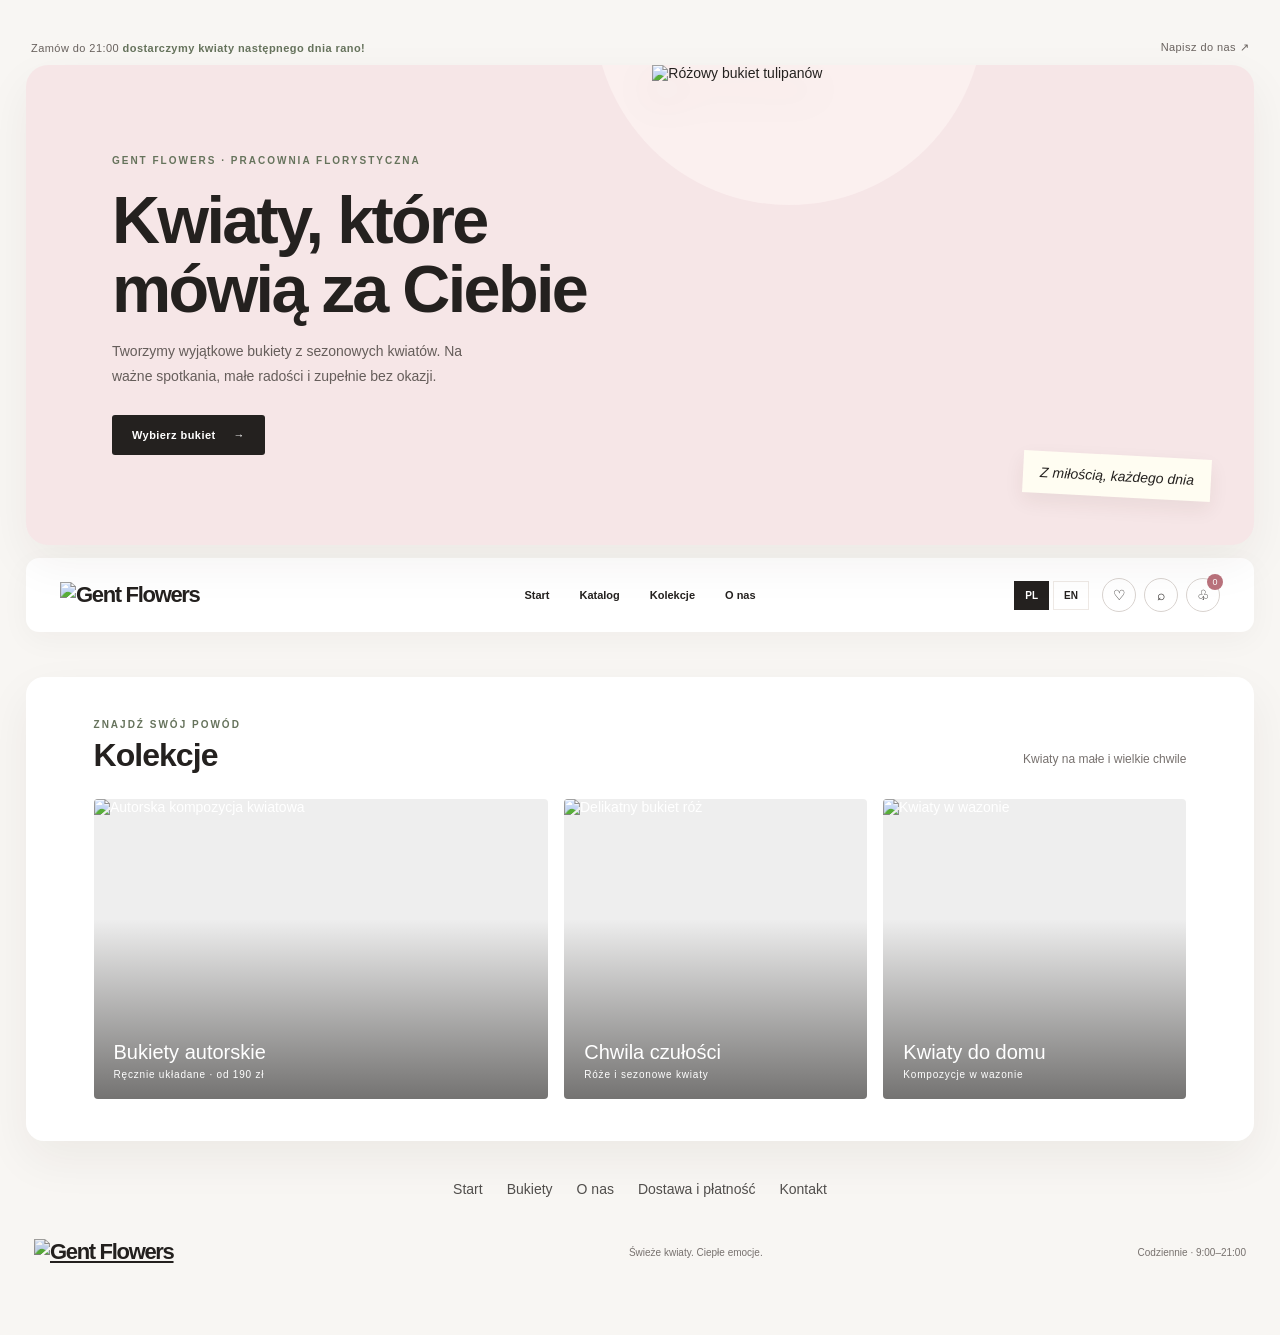
==== commit bfb6de00: "Add files via upload" ====
--- a/js/index.html
+++ b/js/index.html
@@ -77,16 +77,16 @@
      <img alt="Gent Flowers" class="brand-logo" src="./assets/images/gent-flowers-logo.png"/>
     </a>
     <div class="links">
-     <a data-i18n="home" href="#home">
+     <a data-i18n="home" href="./index.html#home">
       Start
      </a>
-     <a data-i18n="collections" href="#collections">
+     <a data-i18n="bouquets" href="./index.html#collections">
+      Katalog
+     </a>
+     <a data-i18n="collections" href="./shop.html">
       Kolekcje
      </a>
-     <a data-i18n="bouquets" href="#shop">
-      Bukiety
-     </a>
-     <a data-i18n="about" href="#story">
+     <a data-i18n="about" href="./about.html">
       O nas
      </a>
     </div>
